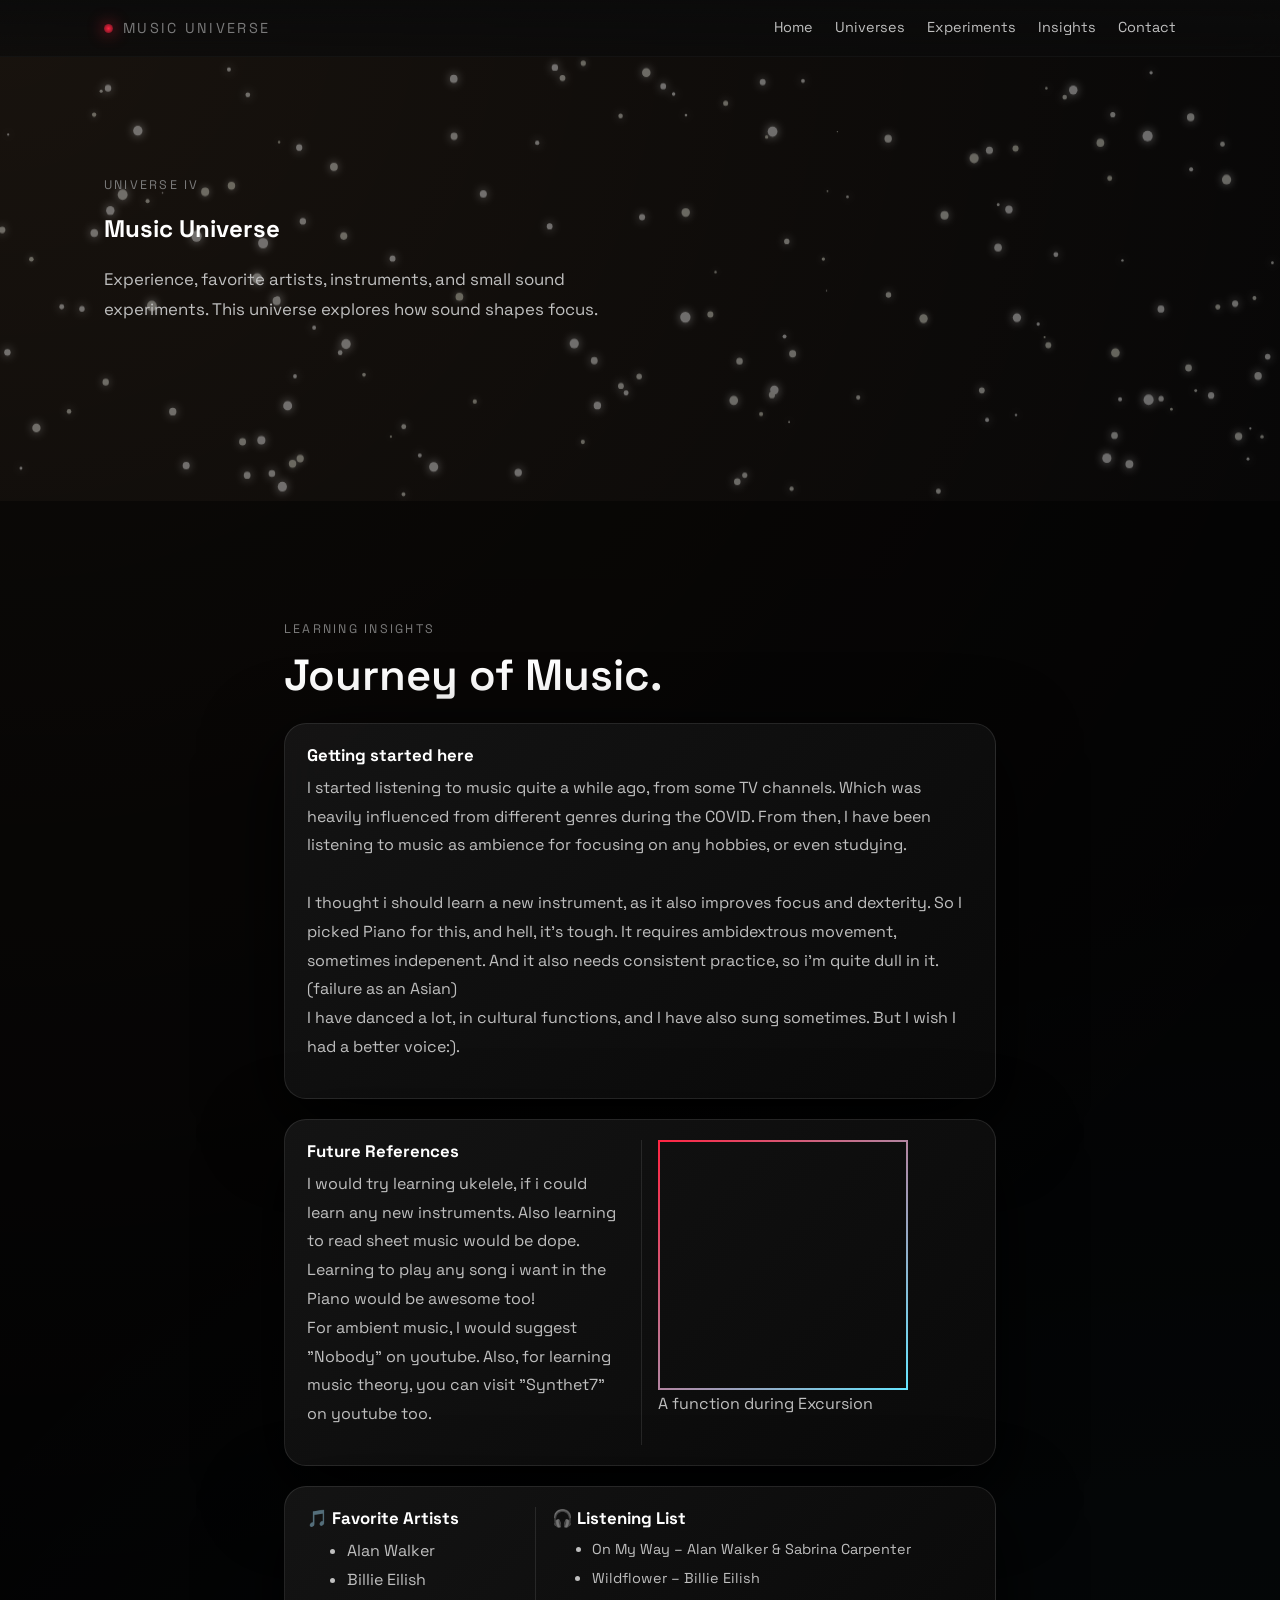
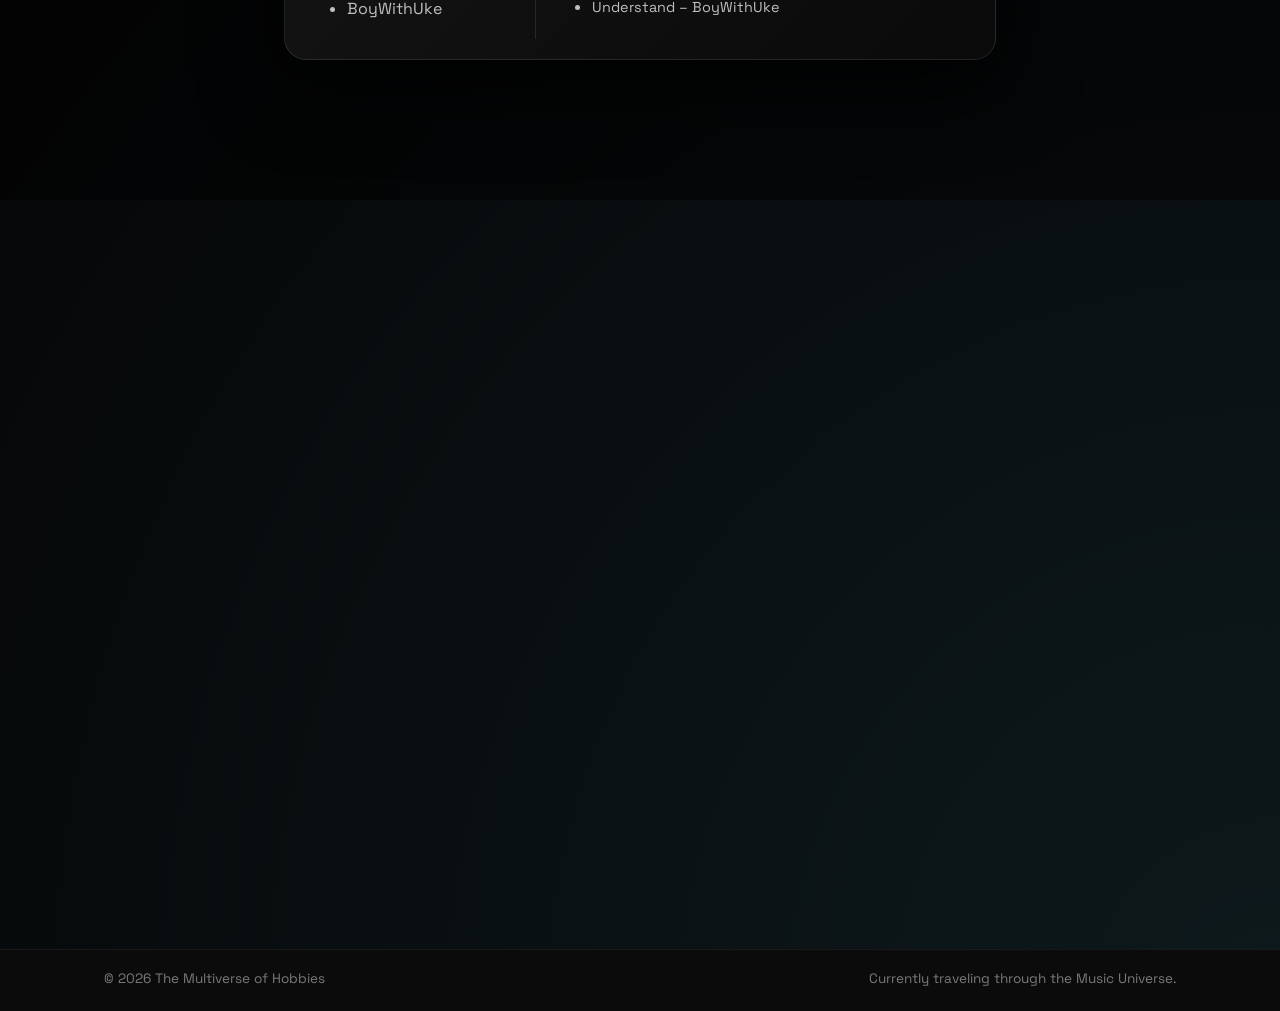
==== music.html @ 92581a26 "Add files via upload" ====
<!DOCTYPE html>
<html lang="en">
<head>
  <meta charset="UTF-8" />
  <meta name="viewport" content="width=device-width, initial-scale=1.0" />
  <!-- Favicon Link -->
  <link rel="icon" type="image/png" href="https://img.icons8.com/?size=100&id=62038&format=png&color=000000">
  <title>The Multiverse of Hobbies</title>
  <link rel="preconnect" href="https://fonts.googleapis.com" />
  <link rel="preconnect" href="https://fonts.gstatic.com" crossorigin />
  <link href="https://fonts.googleapis.com/css2?family=Space+Grotesk:wght@300;400;500;600;700&display=swap" rel="stylesheet" />
  <link rel="stylesheet" href="./styles.css" />
</head>
<body>
  <div class="page">
    <header class="nav">
      <div class="nav__inner container">
        <div class="nav__brand">
          <span class="nav__logo-dot"></span>
          <span class="nav__title">Music Universe</span>
        </div>
        <button class="nav__toggle" aria-label="Toggle navigation">
          <span class="nav__toggle-line"></span>
        </button>
        <nav class="nav__links">
          <a href="index.html#hero" class="nav__link">Home</a>
          <div class="nav__dropdown">

          <a href="index.html#universes" class="nav__link">Universes</a>

          <div class="nav__dropdown-menu">

          <a class="link-muted" href="programming.html">Programming</a>
          <a class="link-muted" href="gamedev.html">Gamedev</a>
          <a class="link-muted" href="art.html">Arts & Crafts</a>
          <a class="link-muted" href="music.html">Music</a>
          <a class="link-muted" href="learning.html">Learning</a>

          </div>
          </div>
          <a href="#experiments" class="nav__link">Experiments</a>
          <a href="#insights" class="nav__link">Insights</a>
          <a href="index.html#contact" class="nav__link">Contact</a>
        </nav>
      </div>
    </header>

    <main>
      <section class="section section--hero section--universe" id="projects">
        <div class="container">
        <canvas id="starfield"></canvas>
          <div class="universe__header reveal blur-on-reveal">
            <div>
              <p class="eyebrow">Universe IV</p>
              <h1 class="universe__title">Music Universe</h1>
            </div>
            <p class="universe__description">
              Experience, favorite artists, instruments, and small sound experiments. This universe explores how sound shapes focus.
            </p>
          </div>
        </div>
      </section>

      <section id="insights" class="section reveal" style="
                background-size: cover; 
                background-image:
                linear-gradient(
                  rgba(0,0,0,0.45),
                  rgba(0,0,0,0.55)
                ),url('https://is1-ssl.mzstatic.com/image/thumb/Music124/v4/c1/f1/3e/c1f13e56-448d-00f0-96d6-45fd50f97f40/886447612866.jpg/1200x1200bf-60.jpg');">
        <div class="container narrow">
          <p class="eyebrow reveal">Learning Insights</p>
          <h2 class="section__title reveal">Journey of Music.</h2>

          <div class="philosophy__body">
            <div class="glass-panel reveal" style="padding: 20px 22px; margin-bottom: 20px; display:flex; gap:18px;">
              <div style="flex:2;">
                <h3 class="card__title">Getting started here</h3>
                <p class="section__body">
                  I started listening to music quite a while ago, from some TV channels. Which was heavily influenced from different genres during the COVID.
                  From then, I have been listening to music as ambience for focusing on any hobbies, or even studying.<br/><br/>
                  I thought i should learn a new instrument, as it also improves focus and dexterity. So I picked Piano for this, and hell, it's tough.
                  It requires ambidextrous movement, sometimes indepenent. And it also needs consistent practice, so i'm quite dull in it. (failure as an Asian)<br/>
                  I have danced a lot, in cultural functions, and I have also sung sometimes. But I wish I had a better voice:).
                </p>
              </div>
            </div>

            <div class="glass-panel reveal" style="padding: 20px 22px; margin-bottom: 20px; display:flex; gap:18px;">
              <div style="flex:2;">
                <h3 class="card__title">Future References</h3>
                <p class="section__body">
                  I would try learning ukelele, if i could learn any new instruments. Also learning to read sheet music would be dope.
                  Learning to play any song i want in the Piano would be awesome too!<br/>
                  For ambient music, I would suggest "Nobody" on youtube. Also, for learning music theory, you can visit "Synthet7" on youtube too.
                </p>
              </div>
              <aside style="flex:2; border-left:1px solid rgba(255,255,255,0.1); padding-left:16px;">
              <div class="featured-card__media--placeholder" 
                  style="
                      background-image: url('images/_DSC0821.JPG');
                      background-position: left;
                      width: 250px;
                      height: 250px;
                      border: 2px solid; /* thickness */
                      border-image: linear-gradient(135deg, var(--accent-2), var(--accent-3)) 1;
                      border-radius: 12px; /* optional */
                  ">
              </div>
                <p class="section__body">A function during Excursion</p></aside>
            </div>

            <div class="glass-panel reveal" style="padding: 20px 22px; margin-bottom: 20px; display:flex; gap:18px;">
              <div style="flex:1;">
                <h3 class="card__title">🎵 Favorite Artists</h3>
                <ul class="section__body">
                  <li>Alan Walker</li>
                  <li>Billie Eilish</li>
                  <li>BoyWithUke</li>
                </ul>
              </div>
              <aside style="flex:2; border-left:1px solid rgba(255,255,255,0.1); padding-left:16px;">
                <h4 class="card__title">🎧 Listening List</h4>
                  <ul class="section__body">
                    <li class="link-muted"><a href="https://www.youtube.com/watch?v=dhYOPzcsbGM" target="_blank">On My Way – Alan Walker & Sabrina Carpenter</a></li>
                    <li><a class="link-muted" href="https://www.youtube.com/watch?v=EgBJmlL5l9c" target="_blank">Wildflower – Billie Eilish</a></li>
                    <li><a class="link-muted" href="https://www.youtube.com/watch?v=Qf0t4qIVWF4" target="_blank">Understand – BoyWithUke</a></li>
                  </ul>
              </aside>
            </div>

          </div>
        </div>
      </section>

      <section class="section" id="experiments">
        <div class="container">
          <div class="section__header">
            <div class="section__header-left reveal">
              <p class="eyebrow">Experiments</p>
              <h2 class="section__title">Sound sketches &amp; tests.</h2>
            </div>
          </div>

          <div class="experiments-grid">
            <article class="card card--experiment glass-panel reveal js-tilt"><a href="projects/chord.html" target="_blank">
              <!-- <div class="card__media card__media--placeholder">Tape Loop Studies</div> -->
                <div class="featured-card__media--placeholder" style=" 
                background-image:
                linear-gradient(
                  rgba(0,0,0,0.25),
                  rgba(0,0,0,0.35)
                ),url('images/music_gen.png');
                background-position: bottom;"></div>
              <div class="card__body">
                <div class="card__meta">
                  <span class="tag">Loops</span>
                  <span class="meta-text">Analog / Digital</span>
                </div>
                <h3 class="card__title">Proceural Music Generator</h3>
                <p class="card__text">
                  Experiments with repeating fragments and slow drift, exploring how subtle variation affects mood and attention. Click to see the demo!
                </p>
              </div></a>
            </article>
          </div>
        </div>
      </section>

    </main>

    <footer class="footer">
      <div class="container footer__inner">
        <span class="meta-text">&copy; <span id="year"></span> The Multiverse of Hobbies</span>
        <span class="meta-text">Currently traveling through the Music Universe.</span>
      </div>
    </footer>
  </div>

  <div class="cursor-glow" aria-hidden="true"></div>
  <div class="scroll-progress" aria-hidden="true"></div>
  <script src="./script.js"></script>
</body>
</html>
---- styles.css ----
/* ---- Root + Reset ---- */
*,
*::before,
*::after {
  box-sizing: border-box;
}

html {
  scroll-behavior: smooth;
}

body {
  margin: 0;
  padding: 0;
  font-family: "Space Grotesk", system-ui, -apple-system, BlinkMacSystemFont, "Segoe UI", sans-serif;
  background-color: #0b0b0b;
  color: #ffffff;
  -webkit-font-smoothing: antialiased;
  scroll-snap-type: y mandatory;
}

img,
video {
  max-width: 100%;
  display: block;
}

a {
  color: inherit;
  text-decoration: none;
}

button {
  font-family: inherit;
}

:root {
  --bg-primary: #050506;
  --bg-secondary: #121215;
  --surface: #15151a;
  --text-primary: #ffffff;
  --text-secondary: #bfbfbf;
  --text-muted: #7a7a7a;
  --accent-1: #ffb86c;
  --accent-2: #ff2442; /* signature soft crimson */
  --accent-3: #66e5ff;
  --radius-md: 16px;
  --radius-lg: 24px;
  --shadow-soft: 0 24px 60px rgba(0, 0, 0, 0.6);
  --max-width: 1120px;
  --transition-fast: 180ms ease-out;
  --transition-med: 260ms ease-out;
}

.page {
  background: radial-gradient(circle at top left, rgba(255, 184, 108, 0.08), transparent 55%),
    radial-gradient(circle at bottom right, rgba(102, 229, 255, 0.09), transparent 60%),
    var(--bg-primary);
  min-height: 100vh;
  color: var(--text-primary);
}

.container {
  width: 100%;
  max-width: var(--max-width);
  margin: 0 auto;
  padding: 0 24px;
}

.narrow {
  max-width: 760px;
}

.gallery {
  display: grid;
  grid-template-columns: repeat(auto-fill, minmax(200px, 480px));
  gap: 20px;
  padding: 20px;
}

.gallery-item {
  border-radius: 12px;
  padding: 20px;
  transition: transform 0.3s ease, box-shadow 0.3s ease;
}

.gallery-item:hover {
  transform: translateY(-6px);
  box-shadow: 0 8px 20px rgba(0,0,0,0.25);
}




/* ---- Typography ---- */
.eyebrow {
  font-size: 0.78rem;
  letter-spacing: 0.18em;
  text-transform: uppercase;
  color: var(--text-muted);
  margin: 0 0 16px;
}

.section__title {
  font-size: clamp(2.4rem, 3.4vw, 3.6rem);
  line-height: 1.05;
  font-weight: 600;
  margin: 0 0 24px;
}

.section__lede {
  font-size: 1.15rem;
  line-height: 1.7;
  color: var(--text-secondary);
  margin: 0 0 16px;
}

.section__body {
  font-size: 1rem;
  line-height: 1.8;
  color: var(--text-secondary);
  margin: 0 0 16px;
}

.hero__title{
  font-size: clamp(3.0rem, 7vw, 5.0rem);
  line-height: 0.92;
  letter-spacing: 0.05em;
  text-transform: uppercase;
  margin: 0 0 24px;
}

.hero__name {
  font-weight: 400;
  text-transform: none;
  letter-spacing: 0.02em;
}

.hero__stacked {
  display: inline-block;
  margin-top: 8px;
}

.hero__accent {
  background: linear-gradient(135deg, var(--accent-2), var(--accent-3));
  -webkit-background-clip: text;
  background-clip: text;
  color: transparent;
}

.hero__subtitle {
  font-size: 1.1rem;
  line-height: 1.8;
  color: var(--text-secondary);
  max-width: 34rem;
  margin: 0 0 24px;
}

.meta-text {
  font-size: 0.85rem;
  color: var(--text-muted);
}

.text-muted {
  color: var(--text-muted);
}

/* ---- Sections & Layout ---- */
.section {
  padding: 120px 0;
  scroll-snap-align: start;
}

.section--hero {
  padding-top: 120px;
  padding-bottom: 120px;
}

@media (max-width: 768px) {
  .section {
    padding: 96px 0;
  }
}

.section__header {
  display: flex;
  justify-content: space-between;
  gap: 48px;
  align-items: flex-start;
  margin-bottom: 56px;
}

.section__header-left {
  flex: 1.1;
}

.section__header-right {
  flex: 0.9;
}

@media (max-width: 768px) {
  .section__header {
    flex-direction: column;
  }
}

/* ---- Navigation ---- */
.nav {
  position: sticky;
  top: 0;
  z-index: 50;
  backdrop-filter: blur(18px);
  background: linear-gradient(to bottom, rgba(11, 11, 11, 0.94), rgba(11, 11, 11, 0.7));
  border-bottom: 1px solid rgba(255, 255, 255, 0.03);
}

.nav__dropdown {
  position: relative;
}

.nav__dropdown-menu {

  position: absolute;
  top: 100%;
  left: 0;

  background: rgba(10,10,12,0.96);
  border: 1px solid rgba(255,255,255,0.08);

  border-radius: 14px;
  padding: 10px;

  display: flex;
  flex-direction: column;
  gap: 8px;

  opacity: 0;
  transform: translateY(8px);
  pointer-events: none;

  transition: 200ms ease;
}

.nav__dropdown:hover .nav__dropdown-menu{

  opacity: 1;
  transform: translateY(0);
  pointer-events: auto;

}
.nav__dropdown-menu:hover , .nav__dropdown-menu a:hover{

  opacity: 1;
  transform: translateY(0);
  pointer-events: auto;

}

@media (max-width: 768px) {
.nav__dropdown-menu {

  position: absolute;
  top: 0;
  left: 50px;


}
.nav__dropdown:hover .nav__dropdown-menu{

  opacity: 0;
  transform: translateY(0);
  /* pointer-events: auto; */

}
}

.nav__dropdown-menu a{
  font-size:0.85rem;
  color:var(--text-secondary);
}

.nav__inner {
  display: flex;
  align-items: center;
  justify-content: space-between;
  padding: 18px 24px;
}

.nav__brand {
  display: inline-flex;
  align-items: center;
  gap: 10px;
  font-size: 0.9rem;
  text-transform: uppercase;
  letter-spacing: 0.16em;
  color: var(--text-muted);
}

.nav__logo-dot {
  width: 9px;
  height: 9px;
  border-radius: 999px;
  background: radial-gradient(circle, var(--accent-2), rgba(255, 36, 66, 0.3));
  box-shadow: 0 0 16px rgba(255, 36, 66, 0.8);
}

.nav__links {
  display: flex;
  gap: 22px;
  font-size: 0.9rem;
}

.nav__link {
  color: var(--text-secondary);
  position: relative;
  padding-bottom: 2px;
  transition: color var(--transition-fast);
}

.nav__link::after {
  content: "";
  position: absolute;
  left: 0;
  bottom: 0;
  width: 0;
  height: 1px;
  background: linear-gradient(135deg, var(--accent-2), rgba(255, 255, 255, 0.8));
  transition: width var(--transition-med);
}

.nav__link:hover::after,
.nav__link:focus-visible::after {
  width: 100%;
}

.nav__link:hover {
  color: var(--text-primary);
}

/* Mobile nav toggle */
.nav__toggle {
  display: none;
  width: 40px;
  height: 40px;
  border-radius: 999px;
  border: 1px solid rgba(255, 255, 255, 0.18);
  background: rgba(10, 10, 10, 0.9);
  align-items: center;
  justify-content: center;
  cursor: pointer;
}

.nav__toggle-line {
  width: 18px;
  height: 2px;
  border-radius: 999px;
  background: var(--text-secondary);
  position: relative;
  transition: background var(--transition-fast), transform var(--transition-fast);
}

.nav__toggle-line::before,
.nav__toggle-line::after {
  content: "";
  position: absolute;
  left: 0;
  width: 18px;
  height: 2px;
  border-radius: 999px;
  background: var(--text-secondary);
  transition: transform var(--transition-fast), top var(--transition-fast), opacity var(--transition-fast);
}

.nav__toggle-line::before {
  top: -5px;
}

.nav__toggle-line::after {
  top: 5px;
}

.nav.is-open .nav__toggle-line {
  background: transparent;
}

.nav.is-open .nav__toggle-line::before {
  top: 0;
  transform: rotate(45deg);
}

.nav.is-open .nav__toggle-line::after {
  top: 0;
  transform: rotate(-45deg);
}

@media (max-width: 768px) {
  .nav__links {
    position: fixed;
    inset: 58px 16px auto 16px;
    border-radius: 18px;
    background: rgba(8, 8, 10, 0.96);
    border: 1px solid rgba(255, 255, 255, 0.06);
    box-shadow: 0 22px 70px rgba(0, 0, 0, 0.9);
    padding: 14px 18px 16px;
    flex-direction: column;
    gap: 12px;
    font-size: 0.9rem;
    transform-origin: top right;
    transform: scale(0.95);
    opacity: 0;
    pointer-events: none;
    transition: opacity 180ms ease-out, transform 180ms ease-out;
  }

  .nav.is-open .nav__links {
    opacity: 1;
    transform: scale(1);
    pointer-events: auto;
  }

  .nav__toggle {
    display: inline-flex;
  }
}

/* ---- Hero ---- */
.hero__grid {
  display: grid;
  grid-template-columns: minmax(0, 1.3fr) minmax(0, 1fr);
  gap: 56px;
  align-items: center;
}

.hero__meta {
  display: flex;
  gap: 32px;
  flex-wrap: wrap;
  margin-top: 24px;
}

.hero__meta-item {
  display: flex;
  flex-direction: column;
  gap: 4px;
}

.hero__meta-label {
  font-size: 0.78rem;
  text-transform: uppercase;
  letter-spacing: 0.14em;
  color: var(--text-muted);
}

.hero__meta-value {
  font-size: 0.95rem;
  color: var(--text-secondary);
}

/* Hero constellation panel */
.hero__orbits {
  position: relative;
  min-height: 320px;
  border-radius: 28px;
  background: radial-gradient(circle at top, rgba(255, 36, 66, 0.14), transparent 65%),
    radial-gradient(circle at bottom, rgba(102, 229, 255, 0.16), transparent 70%),
    linear-gradient(145deg, #111118, #07070b);
  border: 1px solid rgba(255, 255, 255, 0.06);
  box-shadow: 0 26px 80px rgba(0, 0, 0, 0.9);
  overflow: hidden;
  padding: 18px 18px 40px;
}

.constellation {
  position: relative;
  width: 100%;
  height: 220px;
}

.constellation__line {
  position: absolute;
  height: 1px;
  background: linear-gradient(90deg, rgba(255, 255, 255, 0.35), rgba(255, 255, 255, 0));
  opacity: 0.5;
}

.constellation__node {
  position: absolute;
  width: 12px;
  height: 12px;
  border-radius: 999px;
  background: radial-gradient(circle, #ffffff, rgba(255, 255, 255, 0));
  box-shadow: 0 0 18px rgba(255, 255, 255, 0.8);
}

.constellation-card {
  position: absolute;
  padding: 10px 14px;
  border-radius: 14px;
  background: rgba(10, 10, 14, 0.96);
  border: 1px solid rgba(255, 255, 255, 0.12);
  backdrop-filter: blur(16px);
  -webkit-backdrop-filter: blur(16px);
  font-size: 0.8rem;
  color: var(--text-secondary);
  max-width: 150px;
  cursor: pointer;
  transform-style: preserve-3d;
}

.constellation-card__title {
  font-size: 0.78rem;
  text-transform: uppercase;
  letter-spacing: 0.16em;
  color: var(--accent-2);
  margin-bottom: 4px;
}

.hero__orbits-caption {
  margin-top: 16px;
  max-width: 260px;
  font-size: 0.8rem;
  color: var(--text-muted);
}

@media (max-width: 960px) {
  .hero__grid {
    grid-template-columns: minmax(0, 1fr);
  }

  .hero__orbits {
    order: -1;
  }
}

@media (max-width: 600px) {
  .hero__orbits {
    min-height: 260px;
  }
}

/* ---- Buttons ---- */
.button {
  display: inline-flex;
  align-items: center;
  justify-content: center;
  gap: 8px;
  padding: 10px 20px;
  border-radius: 999px;
  border: 1px solid transparent;
  font-size: 0.9rem;
  text-transform: uppercase;
  letter-spacing: 0.16em;
  cursor: pointer;
  background: transparent;
  color: var(--text-primary);
  transition: background var(--transition-med), color var(--transition-med), transform var(--transition-fast),
    border-color var(--transition-med), box-shadow var(--transition-med);
}

.button--primary {
  background: linear-gradient(135deg, var(--accent-2), var(--accent-1));
  box-shadow: 0 18px 40px rgba(0, 0, 0, 0.6);
}

.button--primary:hover {
  transform: translateY(-1px);
  box-shadow: 0 24px 50px rgba(0, 0, 0, 0.8);
}

.button--ghost {
  border-color: rgba(255, 255, 255, 0.16);
  color: var(--text-secondary);
}

.button--ghost:hover {
  background: rgba(255, 255, 255, 0.04);
  color: var(--text-primary);
}

/* ---- Cards ---- */
.card {
  background: radial-gradient(circle at top left, rgba(255, 255, 255, 0.02), transparent 55%), var(--surface);
  border-radius: var(--radius-lg);
  border: 1px solid rgba(255, 255, 255, 0.06);
  overflow: hidden;
  display: flex;
  flex-direction: column;
  box-shadow: 0 18px 50px rgba(0, 0, 0, 0.65);
  transition: transform var(--transition-med), box-shadow var(--transition-med), border-color var(--transition-med),
    background var(--transition-med);
}

.card__media {
  min-height: 140px;
  display: flex;
  align-items: center;
  justify-content: center;
  font-size: 0.8rem;
  letter-spacing: 0.2em;
  text-transform: uppercase;
  color: var(--text-muted);
  background: radial-gradient(circle at top, rgba(255, 184, 108, 0.2), transparent 55%),
    radial-gradient(circle at bottom, rgba(102, 229, 255, 0.2), transparent 65%),
    linear-gradient(135deg, #191919, #111111);
  position: relative;
  overflow: hidden;
}

.card__media::after {
  content: "";
  position: absolute;
  inset: 0;
  background: radial-gradient(circle at 0 0, rgba(255, 255, 255, 0.12), transparent 60%);
  opacity: 0;
  transition: opacity var(--transition-med);
}

.card__body {
  padding: 20px 22px 22px;
}

.card__meta {
  display: flex;
  justify-content: space-between;
  gap: 16px;
  align-items: center;
  margin-bottom: 12px;
}

.tag {
  font-size: 0.75rem;
  text-transform: uppercase;
  letter-spacing: 0.18em;
  color: var(--text-muted);
}

.card__title {
  font-size: 1.05rem;
  margin: 0 0 8px;
}

.card__text {
  font-size: 0.94rem;
  line-height: 1.7;
  color: var(--text-secondary);
}

.card:hover {
  transform: translateY(-6px);
  box-shadow: 0 24px 70px rgba(0, 0, 0, 0.85);
  border-color: rgba(255, 255, 255, 0.14);
  background: radial-gradient(circle at top left, rgba(255, 107, 203, 0.18), transparent 55%), var(--surface);
}

.card:hover .card__media::after {
  opacity: 1;
}

.card--experiment {
  border-radius: 18px;
}

/* ---- Featured Projects ---- */
.section--featured {
  background: #0b0b0b;
}

/* Horizontal cinematic strip */
.featured-strip {
  position: relative;
  margin-top: 8px;
  overflow: hidden;
}

.featured-strip__inner {
  display: flex;
  gap: 24px;
  padding-bottom: 4px;
  overflow-x: auto;
  scroll-snap-type: x mandatory;
  scrollbar-width: none;
}

.featured-strip__inner::-webkit-scrollbar {
  display: none;
}

.featured-card {
  min-width: min(420px, 80vw);
  scroll-snap-align: start;
  padding: 20px 20px 22px;
  border-radius: 24px;
  border: 1px solid rgba(255, 255, 255, 0.06);
  background: radial-gradient(circle at top left, rgba(255, 107, 203, 0.18), transparent 60%),
    radial-gradient(circle at bottom right, rgba(102, 229, 255, 0.18), transparent 70%),
    linear-gradient(135deg, #151515, #101010);
  box-shadow: 0 24px 70px rgba(0, 0, 0, 0.8);
  transition: transform var(--transition-med), box-shadow var(--transition-med), border-color var(--transition-med);
}

.featured-card__media {
  border-radius: 18px;
  background: radial-gradient(circle at top, rgba(255, 184, 108, 0.32), transparent 60%),
    linear-gradient(135deg, #1f1f1f, #101010);
  display: flex;
  align-items: center;
  justify-content: center;
  font-size: 0.78rem;
  letter-spacing: 0.2em;
  text-transform: uppercase;
  color: var(--text-muted);
  position: relative;
  overflow: hidden;
}

.featured-card__media::before {
  content: "";
  position: absolute;
  inset: -40%;
  background: conic-gradient(
    from 0deg,
    rgba(255, 107, 203, 0.2),
    rgba(102, 229, 255, 0.14),
    transparent,
    transparent,
    rgba(255, 107, 203, 0.26)
  );
  mix-blend-mode: screen;
  opacity: 0;
  transform: translate3d(-10%, -10%, 0) rotate(0deg);
  transition: opacity 320ms ease-out, transform 6s linear;
}

.featured-card__body {
  margin-top: 16px;
}

.featured-card__meta {
  display: flex;
  justify-content: space-between;
  gap: 16px;
  align-items: center;
  margin-bottom: 10px;
}

.featured-card__title {
  font-size: 1.3rem;
  margin: 0 0 10px;
}

.featured-card__text {
  font-size: 0.98rem;
  line-height: 1.8;
  color: var(--text-secondary);
}

.featured-card:hover {
  transform: translateY(-8px);
  box-shadow: 0 32px 80px rgba(0, 0, 0, 0.95);
  border-color: rgba(255, 255, 255, 0.16);
}

.featured-card:hover .featured-card__media::before {
  opacity: 1;
  transform: translate3d(0, 0, 0) rotate(360deg);
}

/* Specific background for Black Pearl card */

.featured-card__media--placeholder{

  /* background-image:
    linear-gradient(
      rgba(0,0,0,0.25),
      rgba(0,0,0,0.35)
    ),
    url("images/ship.png"); */

  background-size:cover;
  background-position:center;

  min-height:200px;

  /* display:flex;
  align-items:center;
  justify-content:center; */

}

/* ---- Testimonials / Stats ---- */
.section--testimonials {
  background: linear-gradient(to bottom, #0b0b0b, #101010);
}

.testimonial-grid {
  display: grid;
  grid-template-columns: repeat(2, minmax(0, 1fr));
  gap: 32px;
  margin-top: 32px;
  margin-bottom: 40px;
}

.testimonial {
  padding: 24px 26px;
  border-radius: 22px;
  background: radial-gradient(circle at top left, rgba(255, 255, 255, 0.04), transparent 60%), #151515;
  border: 1px solid rgba(255, 255, 255, 0.06);
  box-shadow: 0 18px 60px rgba(0, 0, 0, 0.8);
}

.testimonial__quote {
  font-size: 1rem;
  line-height: 1.8;
  margin: 0 0 16px;
}

.testimonial__meta {
  font-size: 0.85rem;
  color: var(--text-muted);
}

.stats-grid {
  display: grid;
  grid-template-columns: repeat(3, minmax(0, 1fr));
  gap: 24px;
  margin-top: 8px;
}

.stat {
  padding-top: 8px;
}

.stat__value {
  font-size: 1.6rem;
  font-weight: 600;
  margin-bottom: 4px;
}

.stat__label {
  font-size: 0.9rem;
  color: var(--text-secondary);
}

@media (max-width: 800px) {
  .testimonial-grid {
    grid-template-columns: minmax(0, 1fr);
  }

  .stats-grid {
    grid-template-columns: minmax(0, 1fr);
  }
}

/* ---- Philosophy ---- */
.section--philosophy {
  background: #0b0b0b;
}

.philosophy__body {
  margin-top: 10px;
}

/* ---- Contact ---- */
.section--contact {
  background: #101010;
  border-top: 1px solid rgba(255, 255, 255, 0.06);
}

.contact__actions {
  display: flex;
  flex-wrap: wrap;
  gap: 20px;
  align-items: center;
  margin-top: 16px;
}

.contact__meta {
  display: flex;
  align-items: center;
  gap: 8px;
  flex-wrap: wrap;
}

.meta-separator {
  color: var(--text-muted);
}

.link-muted {
  font-size: 0.9rem;
  color: var(--text-secondary);
  position: relative;
  padding-bottom: 1px;
}

.link-muted::after {
  content: "";
  position: absolute;
  left: 0;
  bottom: 0;
  width: 0;
  height: 1px;
  background: rgba(255, 255, 255, 0.5);
  transition: width var(--transition-med);
}

.link-muted:hover::after {
  width: 100%;
}

/* ---- Footer ---- */
.footer {
  border-top: 1px solid rgba(255, 255, 255, 0.06);
  background: #0b0b0b;
  padding: 20px 0 24px;
}

.footer__inner {
  display: flex;
  justify-content: space-between;
  align-items: center;
  gap: 16px;
}

@media (max-width: 700px) {
  .footer__inner {
    flex-direction: column;
    align-items: flex-start;
  }
}

/* ---- Reveal Animations ---- */
.reveal {
  opacity: 0;
  transform: translateY(24px);
  transition: opacity 600ms ease-out, transform 600ms ease-out;
}

.reveal.delayed {
  transition-delay: 140ms;
}

.reveal.is-visible {
  opacity: 1;
  transform: translateY(0);
}

/* Blur-on-reveal headings */
.blur-on-reveal {
  filter: blur(12px);
  transition: filter 900ms ease-out, opacity 600ms ease-out, transform 600ms ease-out;
}

.blur-on-reveal.is-visible {
  filter: blur(0);
}

/* Universe grid (glass cards) */
.section--universes {
  background: radial-gradient(circle at top left, rgba(255, 255, 255, 0.03), transparent 60%), #0b0b0b;
}

.universe-grid {
  display: grid;
  grid-template-columns: repeat(3, minmax(0, 1fr));
  gap: 24px;
}

@media (max-width: 1000px) {
  .universe-grid {
    grid-template-columns: repeat(2, minmax(0, 1fr));
  }
}

@media (max-width: 650px) {
  .universe-grid {
    grid-template-columns: minmax(0, 1fr);
  }
}

.universe-card {
  position: relative;
  border-radius: 22px;
  padding: 1px;
  background: radial-gradient(circle at top left, rgba(255, 107, 203, 0.5), transparent 60%),
    radial-gradient(circle at bottom right, rgba(255, 184, 108, 0.4), transparent 65%);
  box-shadow: 0 22px 70px rgba(0, 0, 0, 0.85);
  transform-style: preserve-3d;
  transition: box-shadow var(--transition-med), transform var(--transition-med);
}

.universe-card__inner {
  height: 100%;
  border-radius: 21px;
  background: linear-gradient(135deg, rgba(20, 20, 20, 0.85), rgba(10, 10, 10, 0.98));
  backdrop-filter: blur(22px);
  -webkit-backdrop-filter: blur(22px);
  border: 1px solid rgba(255, 255, 255, 0.12);
  padding: 20px 18px 20px;
  display: flex;
  gap: 18px;
}

.universe-card__icon {
  min-width: 38px;
  height: 38px;
  border-radius: 999px;
  border: 1px solid rgba(255, 255, 255, 0.2);
  display: flex;
  align-items: center;
  justify-content: center;
  font-size: 0.8rem;
  letter-spacing: 0.18em;
  text-transform: uppercase;
  color: var(--text-muted);
  background: radial-gradient(circle at top, rgba(255, 107, 203, 0.5), transparent 70%);
}

.universe-card__body {
  display: flex;
  flex-direction: column;
  gap: 6px;
}

.universe-card__title {
  font-size: 1.05rem;
  margin: 0;
  color: var(--accent-2);
}

.universe-card__text {
  font-size: 0.94rem;
  line-height: 1.7;
  color: var(--text-secondary);
}

.universe-card::after {
  content: "";
  position: absolute;
  inset: 0;
  border-radius: inherit;
  background: linear-gradient(120deg, rgba(255, 255, 255, 0.16), transparent 60%);
  mix-blend-mode: screen;
  opacity: 0;
  transition: opacity 280ms ease-out;
  pointer-events: none;
}

.universe-card:hover {
  box-shadow: 0 30px 90px rgba(0, 0, 0, 0.95);
}

.universe-card:hover::after {
  opacity: 1;
}

.universe-selector__hint {
  margin-top: 22px;
  font-size: 0.85rem;
  color: var(--text-muted);
}

/* Generic glass panels (for future universe pages) */
.glass-panel {
  border-radius: 22px;
  border: 1px solid rgba(255, 255, 255, 0.1);
  background: linear-gradient(135deg, rgba(23, 23, 23, 0.85), rgba(10, 10, 10, 0.98));
  backdrop-filter: blur(22px);
  -webkit-backdrop-filter: blur(22px);
  box-shadow: 0 24px 80px rgba(0, 0, 0, 0.9);
}

/* Mouse glow */
.cursor-glow {
  position: fixed;
  width: 260px;
  height: 260px;
  border-radius: 50%;
  pointer-events: none;
  mix-blend-mode: screen;
  background: radial-gradient(circle, rgba(255, 36, 66, 0.4), transparent 70%);
  opacity: 0.35;
  transform: translate3d(-50%, -50%, 0);
  z-index: 0;
}
/* 
@media (prefers-reduced-motion: reduce) {
  .cursor-glow {
    display: none;
  }
} */

/* Scroll progress */
.scroll-progress {
  position: fixed;
  left: 0;
  top: 0;
  height: 2px;
  width: 0;
  background: linear-gradient(90deg, var(--accent-2), rgba(255, 184, 108, 0.85));
  z-index: 60;
  pointer-events: none;
}

/* 3D tilt helper */
.js-tilt {
  transform-style: preserve-3d;
  will-change: transform;
}

/* Animated underline helper */
.underline-animate {
  position: relative;
  display: inline-block;
}

.underline-animate::after {
  content: "";
  position: absolute;
  left: 0;
  bottom: -4px;
  width: 0;
  height: 2px;
  background: linear-gradient(90deg, var(--accent-2), rgba(255, 255, 255, 0.9));
  transition: width 260ms ease-out;
}

.underline-animate:hover::after {
  width: 100%;
}


/* universe hero visuals */

.section--universe{
position:relative;
overflow:hidden;
padding-bottom:160px;
}

#starfield{
position:absolute;
top:0;
left:0;
width:100%;
height:100%;
opacity:.4;
pointer-events:none;
}

.universe__header{
position:relative;
z-index:2;
max-width:720px;
}

.universe__description{
color:var(--text-secondary);
font-size:1.05rem;
line-height:1.8;
max-width:520px;
}

/* grid fix */

.universe-grid{
display:grid;
grid-template-columns:repeat(2,minmax(0,1fr));
gap:24px;
}

@media(max-width:700px){
.universe-grid{
grid-template-columns:1fr;
}
}

/* constellation */

.constellation{
position:absolute;
right:10%;
top:80px;
width:200px;
height:200px;
opacity:.5;
}

.constellation__node{
position:absolute;
width:8px;
height:8px;
border-radius:50%;
background:white;
box-shadow:0 0 10px white;
}
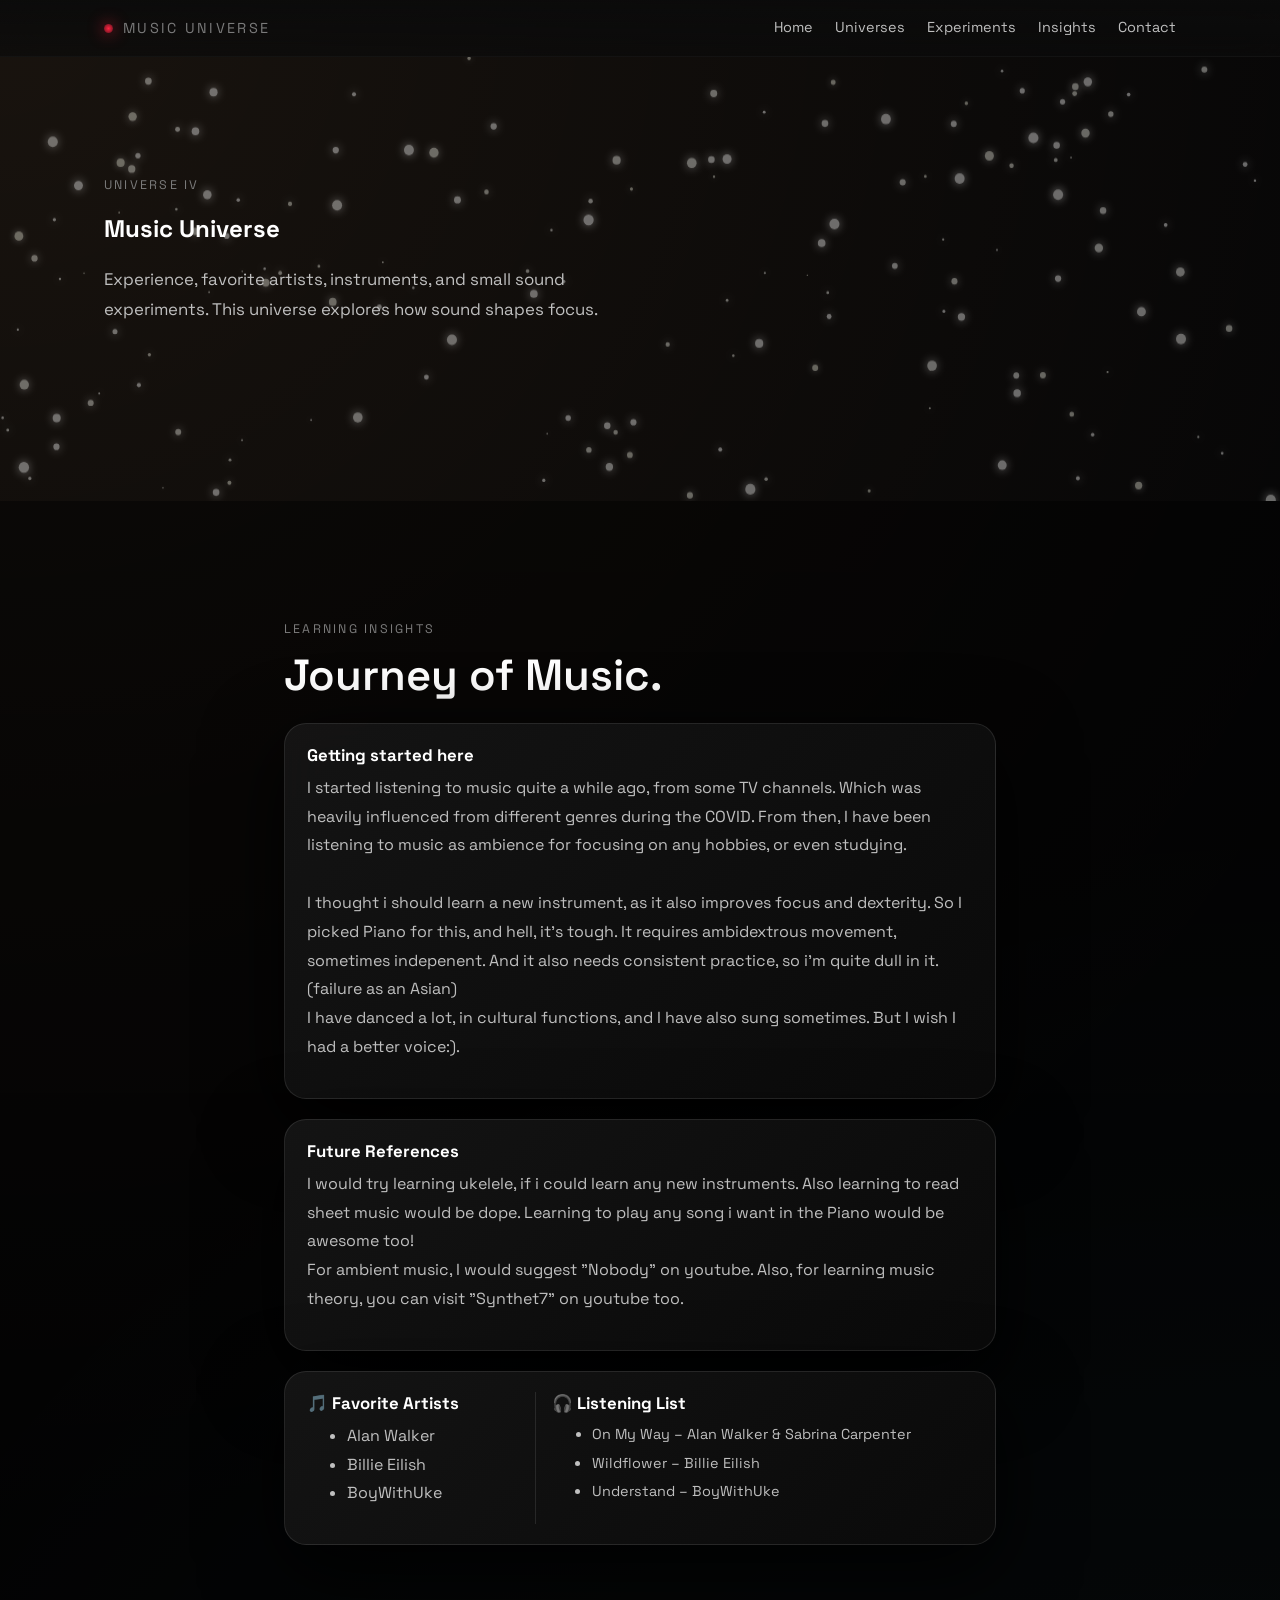
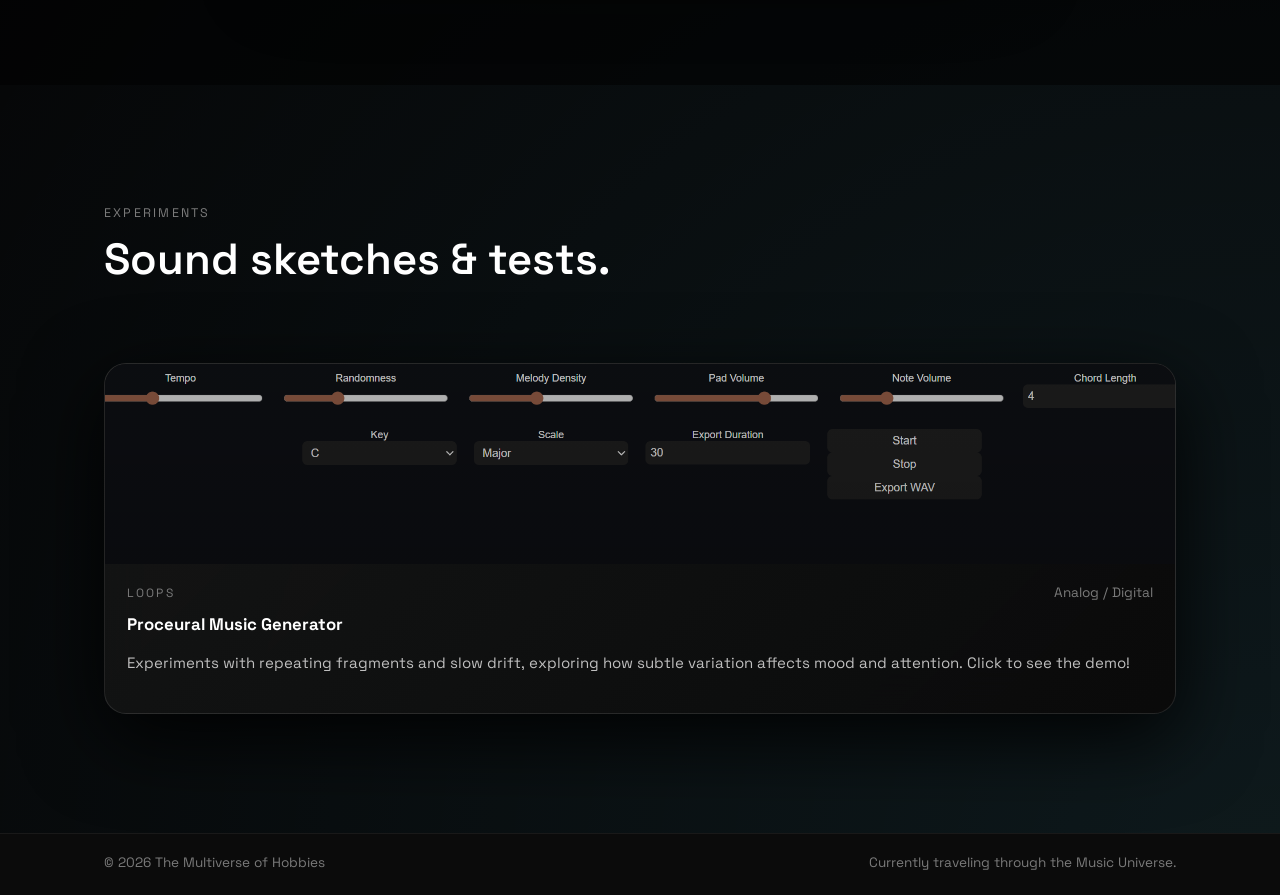
==== commit 054aaace: "Add files via upload" ====
--- a/music.html
+++ b/music.html
@@ -95,19 +95,6 @@
                   For ambient music, I would suggest "Nobody" on youtube. Also, for learning music theory, you can visit "Synthet7" on youtube too.
                 </p>
               </div>
-              <aside style="flex:2; border-left:1px solid rgba(255,255,255,0.1); padding-left:16px;">
-              <div class="featured-card__media--placeholder" 
-                  style="
-                      background-image: url('images/_DSC0821.JPG');
-                      background-position: left;
-                      width: 250px;
-                      height: 250px;
-                      border: 2px solid; /* thickness */
-                      border-image: linear-gradient(135deg, var(--accent-2), var(--accent-3)) 1;
-                      border-radius: 12px; /* optional */
-                  ">
-              </div>
-                <p class="section__body">A function during Excursion</p></aside>
             </div>
 
             <div class="glass-panel reveal" style="padding: 20px 22px; margin-bottom: 20px; display:flex; gap:18px;">
